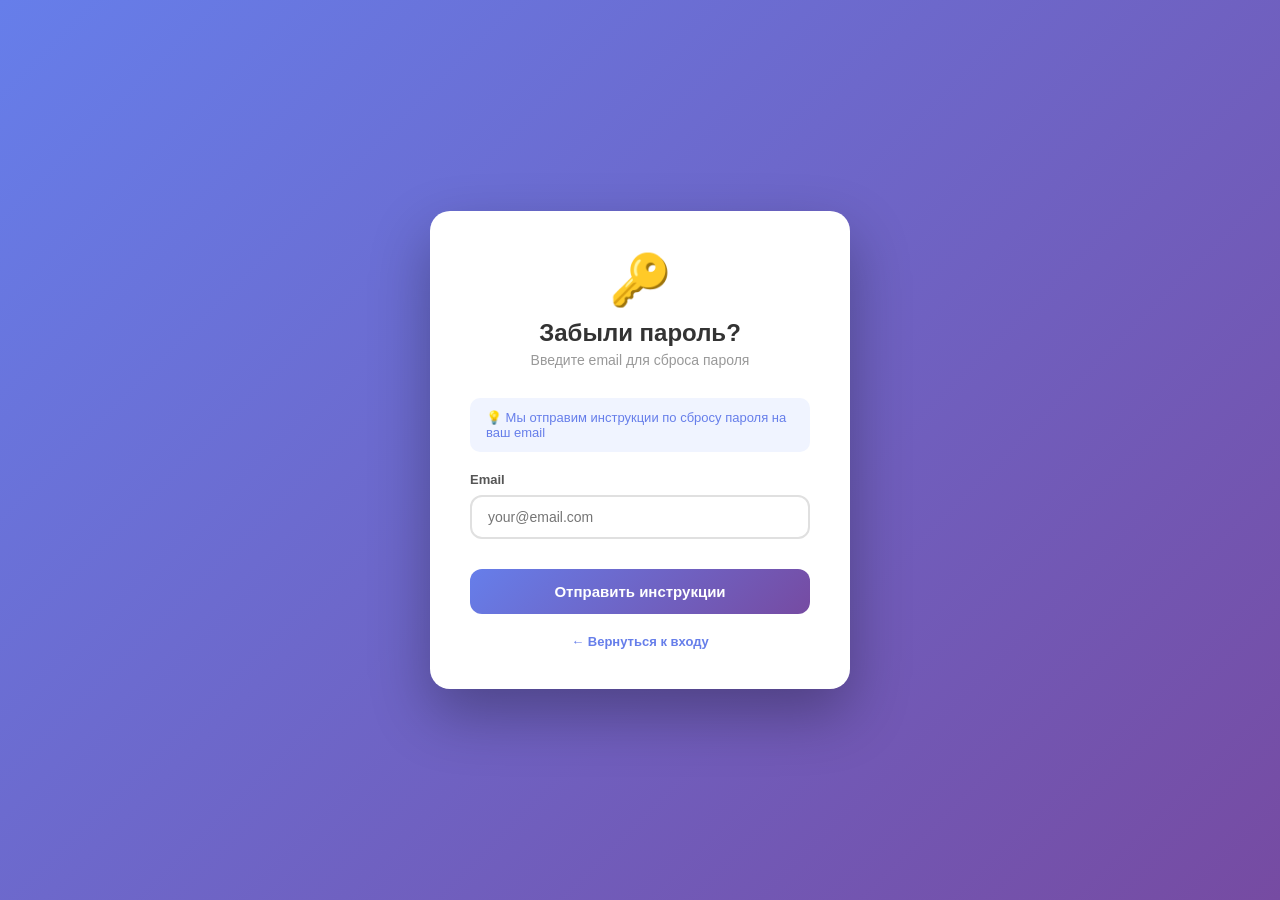
==== src/main/resources/static/forgot-password.html @ 7bb3fb53 "Добавил ИИ чат, так же история сохраняется в Supabase" ====
<!DOCTYPE html>
<html lang="ru">
<head>
    <meta charset="UTF-8">
    <meta name="viewport" content="width=device-width, initial-scale=1.0">
    <title>Забыли пароль — Personal Assistant</title>
    <style>
        * { margin: 0; padding: 0; box-sizing: border-box; }

        body {
            font-family: 'Segoe UI', sans-serif;
            background: linear-gradient(135deg, #667eea 0%, #764ba2 100%);
            min-height: 100vh;
            display: flex;
            align-items: center;
            justify-content: center;
            padding: 20px;
        }

        .card {
            background: white;
            border-radius: 20px;
            padding: 40px;
            width: 100%;
            max-width: 420px;
            box-shadow: 0 25px 60px rgba(0,0,0,0.3);
            animation: fadeIn 0.4s ease;
        }

        @keyframes fadeIn {
            from { opacity: 0; transform: translateY(20px); }
            to { opacity: 1; transform: translateY(0); }
        }

        .logo { text-align: center; margin-bottom: 30px; }
        .logo .icon { font-size: 50px; }
        .logo h1 { font-size: 24px; color: #333; margin-top: 10px; }
        .logo p { color: #999; font-size: 14px; margin-top: 5px; }

        .form-group { margin-bottom: 20px; }
        label { display: block; font-size: 13px; font-weight: 600; color: #555; margin-bottom: 8px; }

        input {
            width: 100%;
            padding: 12px 16px;
            border: 2px solid #e0e0e0;
            border-radius: 12px;
            font-size: 14px;
            transition: border-color 0.3s;
            font-family: inherit;
        }

        input:focus { outline: none; border-color: #667eea; }

        .btn {
            width: 100%;
            padding: 14px;
            background: linear-gradient(135deg, #667eea 0%, #764ba2 100%);
            color: white;
            border: none;
            border-radius: 12px;
            font-size: 15px;
            font-weight: 600;
            cursor: pointer;
            transition: transform 0.2s, box-shadow 0.2s;
            margin-top: 10px;
        }

        .btn:hover { transform: translateY(-2px); box-shadow: 0 10px 25px rgba(102,126,234,0.4); }

        .links { text-align: center; margin-top: 20px; font-size: 13px; color: #999; }
        .links a { color: #667eea; text-decoration: none; font-weight: 600; }

        .alert {
            padding: 10px 14px;
            border-radius: 10px;
            font-size: 13px;
            margin-bottom: 15px;
            display: none;
        }

        .alert.error { background: #fff0f0; border: 1px solid #ffcccc; color: #e53e3e; }
        .alert.success { background: #f0fff4; border: 1px solid #9ae6b4; color: #276749; }

        .hint {
            background: #f0f4ff;
            border-radius: 10px;
            padding: 12px 16px;
            font-size: 13px;
            color: #667eea;
            margin-bottom: 20px;
        }
    </style>
</head>
<body>
    <div class="card">
        <div class="logo">
            <div class="icon">🔑</div>
            <h1>Забыли пароль?</h1>
            <p>Введите email для сброса пароля</p>
        </div>

        <div class="hint">
            💡 Мы отправим инструкции по сбросу пароля на ваш email
        </div>

        <div class="alert" id="alertMsg"></div>

        <form id="forgotForm">
            <div class="form-group">
                <label>Email</label>
                <input type="email" id="email" placeholder="your@email.com" required>
            </div>
            <button type="submit" class="btn">Отправить инструкции</button>
        </form>

        <div class="links">
            <a href="/login">← Вернуться к входу</a>
        </div>
    </div>

    <script>
        document.getElementById('forgotForm').addEventListener('submit', async function(e) {
            e.preventDefault();
            const email = document.getElementById('email').value.trim();

            const res = await fetch('/api/auth/forgot-password', {
                method: 'POST',
                headers: { 'Content-Type': 'application/json' },
                body: JSON.stringify({ email })
            });

            showAlert('Если этот email зарегистрирован, инструкции отправлены ✉️', 'success');
        });

        function showAlert(msg, type) {
            const el = document.getElementById('alertMsg');
            el.textContent = msg;
            el.className = 'alert ' + type;
            el.style.display = 'block';
        }
    </script>
</body>
</html>
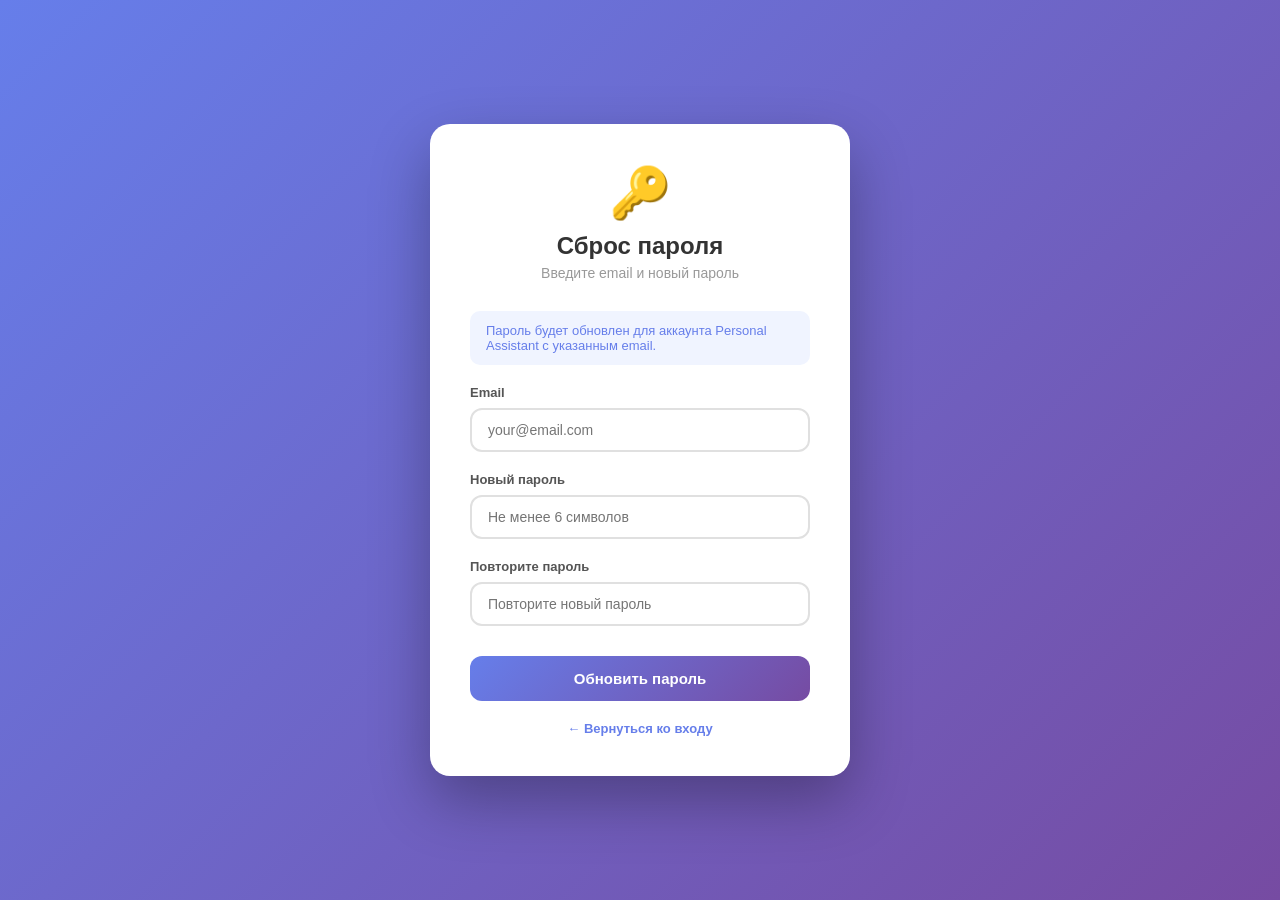
==== commit c3c667a2: "Тестовая проверка" ====
--- a/src/main/resources/static/forgot-password.html
+++ b/src/main/resources/static/forgot-password.html
@@ -3,7 +3,7 @@
 <head>
     <meta charset="UTF-8">
     <meta name="viewport" content="width=device-width, initial-scale=1.0">
-    <title>Забыли пароль — Personal Assistant</title>
+    <title>Сброс пароля - Personal Assistant</title>
     <style>
         * { margin: 0; padding: 0; box-sizing: border-box; }
 
@@ -96,12 +96,12 @@
     <div class="card">
         <div class="logo">
             <div class="icon">🔑</div>
-            <h1>Забыли пароль?</h1>
-            <p>Введите email для сброса пароля</p>
+            <h1>Сброс пароля</h1>
+            <p>Введите email и новый пароль</p>
         </div>
 
         <div class="hint">
-            💡 Мы отправим инструкции по сбросу пароля на ваш email
+            Пароль будет обновлен для аккаунта Personal Assistant с указанным email.
         </div>
 
         <div class="alert" id="alertMsg"></div>
@@ -111,11 +111,19 @@
                 <label>Email</label>
                 <input type="email" id="email" placeholder="your@email.com" required>
             </div>
-            <button type="submit" class="btn">Отправить инструкции</button>
+            <div class="form-group">
+                <label>Новый пароль</label>
+                <input type="password" id="password" placeholder="Не менее 6 символов" required>
+            </div>
+            <div class="form-group">
+                <label>Повторите пароль</label>
+                <input type="password" id="confirm" placeholder="Повторите новый пароль" required>
+            </div>
+            <button type="submit" class="btn">Обновить пароль</button>
         </form>
 
         <div class="links">
-            <a href="/login">← Вернуться к входу</a>
+            <a href="/login">← Вернуться ко входу</a>
         </div>
     </div>
 
@@ -123,14 +131,27 @@
         document.getElementById('forgotForm').addEventListener('submit', async function(e) {
             e.preventDefault();
             const email = document.getElementById('email').value.trim();
+            const password = document.getElementById('password').value;
+            const confirm = document.getElementById('confirm').value;
+
+            if (password !== confirm) {
+                showAlert('Пароли не совпадают', 'error');
+                return;
+            }
 
             const res = await fetch('/api/auth/forgot-password', {
                 method: 'POST',
                 headers: { 'Content-Type': 'application/json' },
-                body: JSON.stringify({ email })
+                body: JSON.stringify({ email, password })
             });
 
-            showAlert('Если этот email зарегистрирован, инструкции отправлены ✉️', 'success');
+            const data = await res.json();
+            if (data.error) {
+                showAlert(data.error, 'error');
+            } else {
+                showAlert('Пароль обновлен. Теперь можно войти.', 'success');
+                setTimeout(() => { window.location.href = '/login'; }, 1200);
+            }
         });
 
         function showAlert(msg, type) {
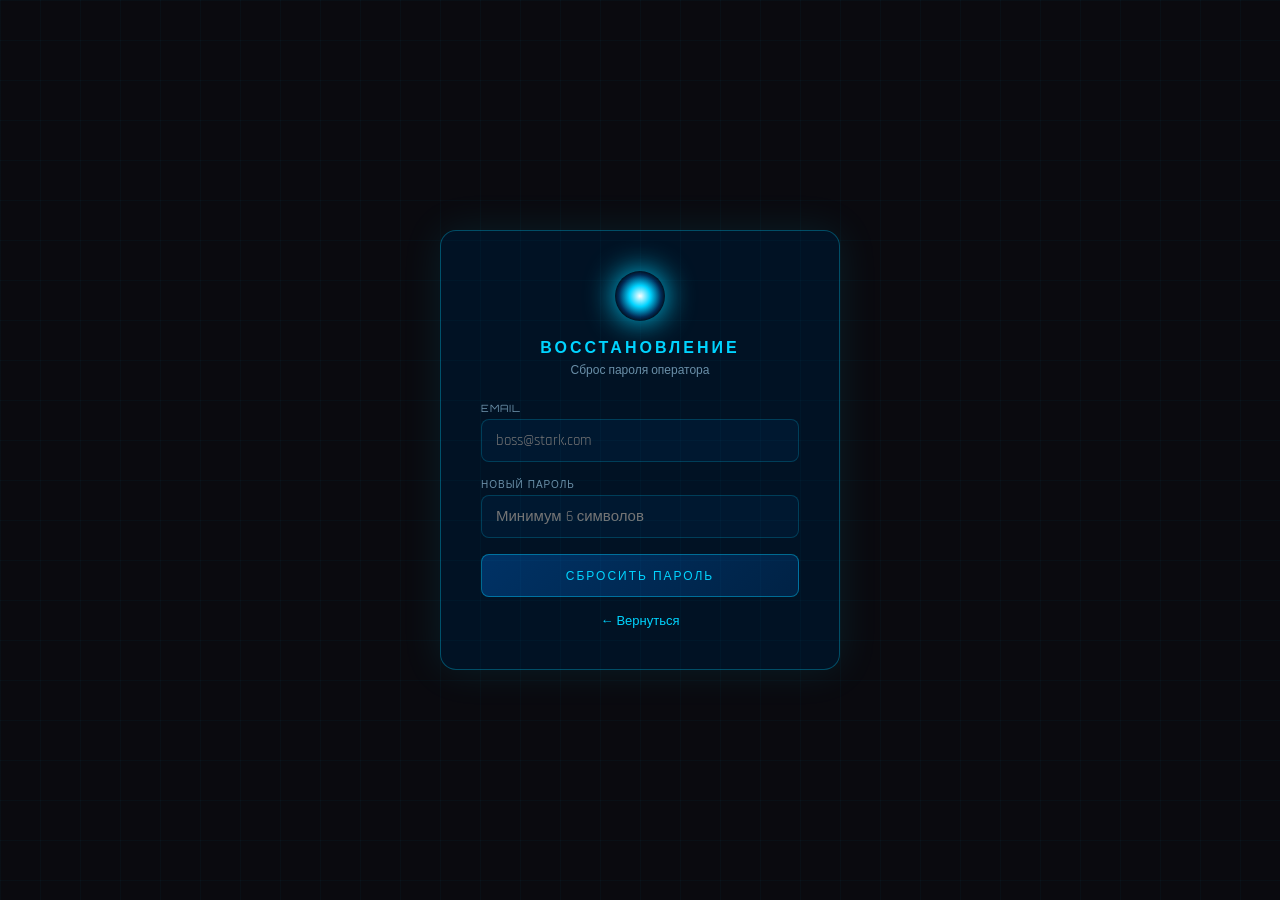
==== commit 0937e3bc: "полностью поменял как пятница железный человек" ====
--- a/src/main/resources/static/forgot-password.html
+++ b/src/main/resources/static/forgot-password.html
@@ -3,163 +3,60 @@
 <head>
     <meta charset="UTF-8">
     <meta name="viewport" content="width=device-width, initial-scale=1.0">
-    <title>Сброс пароля - Personal Assistant</title>
+    <title>F.R.I.D.A.Y. — Восстановление</title>
+    <link href="https://fonts.googleapis.com/css2?family=Orbitron:wght@400;600;700&family=Rajdhani:wght@400;500;600&display=swap" rel="stylesheet">
     <style>
-        * { margin: 0; padding: 0; box-sizing: border-box; }
-
-        body {
-            font-family: 'Segoe UI', sans-serif;
-            background: linear-gradient(135deg, #667eea 0%, #764ba2 100%);
-            min-height: 100vh;
-            display: flex;
-            align-items: center;
-            justify-content: center;
-            padding: 20px;
-        }
-
-        .card {
-            background: white;
-            border-radius: 20px;
-            padding: 40px;
-            width: 100%;
-            max-width: 420px;
-            box-shadow: 0 25px 60px rgba(0,0,0,0.3);
-            animation: fadeIn 0.4s ease;
-        }
-
-        @keyframes fadeIn {
-            from { opacity: 0; transform: translateY(20px); }
-            to { opacity: 1; transform: translateY(0); }
-        }
-
-        .logo { text-align: center; margin-bottom: 30px; }
-        .logo .icon { font-size: 50px; }
-        .logo h1 { font-size: 24px; color: #333; margin-top: 10px; }
-        .logo p { color: #999; font-size: 14px; margin-top: 5px; }
-
-        .form-group { margin-bottom: 20px; }
-        label { display: block; font-size: 13px; font-weight: 600; color: #555; margin-bottom: 8px; }
-
-        input {
-            width: 100%;
-            padding: 12px 16px;
-            border: 2px solid #e0e0e0;
-            border-radius: 12px;
-            font-size: 14px;
-            transition: border-color 0.3s;
-            font-family: inherit;
-        }
-
-        input:focus { outline: none; border-color: #667eea; }
-
-        .btn {
-            width: 100%;
-            padding: 14px;
-            background: linear-gradient(135deg, #667eea 0%, #764ba2 100%);
-            color: white;
-            border: none;
-            border-radius: 12px;
-            font-size: 15px;
-            font-weight: 600;
-            cursor: pointer;
-            transition: transform 0.2s, box-shadow 0.2s;
-            margin-top: 10px;
-        }
-
-        .btn:hover { transform: translateY(-2px); box-shadow: 0 10px 25px rgba(102,126,234,0.4); }
-
-        .links { text-align: center; margin-top: 20px; font-size: 13px; color: #999; }
-        .links a { color: #667eea; text-decoration: none; font-weight: 600; }
-
-        .alert {
-            padding: 10px 14px;
-            border-radius: 10px;
-            font-size: 13px;
-            margin-bottom: 15px;
-            display: none;
-        }
-
-        .alert.error { background: #fff0f0; border: 1px solid #ffcccc; color: #e53e3e; }
-        .alert.success { background: #f0fff4; border: 1px solid #9ae6b4; color: #276749; }
-
-        .hint {
-            background: #f0f4ff;
-            border-radius: 10px;
-            padding: 12px 16px;
-            font-size: 13px;
-            color: #667eea;
-            margin-bottom: 20px;
-        }
+        * { margin:0; padding:0; box-sizing:border-box; }
+        body { font-family:'Rajdhani',sans-serif; background:#0a0a0f; color:#c0e8ff; min-height:100vh; display:flex; align-items:center; justify-content:center; }
+        body::before { content:''; position:fixed; inset:0; background:linear-gradient(rgba(0,212,255,0.03) 1px,transparent 1px),linear-gradient(90deg,rgba(0,212,255,0.03) 1px,transparent 1px); background-size:40px 40px; pointer-events:none; }
+        .card { width:400px; padding:40px; background:rgba(0,20,40,0.85); border:1px solid rgba(0,212,255,0.3); border-radius:16px; box-shadow:0 0 40px rgba(0,212,255,0.1); }
+        .reactor-small { width:50px; height:50px; border-radius:50%; background:radial-gradient(circle,#fff 0%,#00d4ff 30%,rgba(0,80,160,0.4) 60%,transparent 70%); box-shadow:0 0 30px #00d4ff; margin:0 auto 16px; animation:pulse 2s ease-in-out infinite; }
+        @keyframes pulse { 0%,100%{box-shadow:0 0 20px #00d4ff;}50%{box-shadow:0 0 50px #00d4ff;} }
+        h1 { font-family:'Orbitron',sans-serif; text-align:center; font-size:16px; color:#00d4ff; letter-spacing:3px; margin-bottom:6px; }
+        .sub { text-align:center; color:#6a8fa8; font-size:12px; margin-bottom:24px; }
+        label { display:block; font-family:'Orbitron',sans-serif; font-size:10px; color:#6a8fa8; letter-spacing:1px; margin-bottom:5px; text-transform:uppercase; }
+        input { width:100%; padding:11px 14px; background:rgba(0,30,60,0.5); border:1px solid rgba(0,212,255,0.2); border-radius:8px; color:#c0e8ff; font-family:'Rajdhani',sans-serif; font-size:15px; margin-bottom:16px; outline:none; }
+        input:focus { border-color:#00d4ff; }
+        button { width:100%; padding:13px; background:linear-gradient(135deg,rgba(0,100,200,0.4),rgba(0,60,120,0.4)); border:1px solid rgba(0,212,255,0.4); border-radius:8px; color:#00d4ff; font-family:'Orbitron',sans-serif; font-size:12px; letter-spacing:2px; cursor:pointer; text-transform:uppercase; }
+        button:hover { background:rgba(0,150,220,0.3); box-shadow:0 0 20px rgba(0,212,255,0.3); }
+        .links { text-align:center; margin-top:16px; font-size:13px; }
+        .links a { color:#00d4ff; text-decoration:none; }
+        .msg { text-align:center; font-size:13px; margin-bottom:14px; display:none; }
+        .msg.error { color:#ff4444; }
+        .msg.ok { color:#00ff88; }
     </style>
 </head>
 <body>
-    <div class="card">
-        <div class="logo">
-            <div class="icon">🔑</div>
-            <h1>Сброс пароля</h1>
-            <p>Введите email и новый пароль</p>
-        </div>
-
-        <div class="hint">
-            Пароль будет обновлен для аккаунта Personal Assistant с указанным email.
-        </div>
-
-        <div class="alert" id="alertMsg"></div>
-
-        <form id="forgotForm">
-            <div class="form-group">
-                <label>Email</label>
-                <input type="email" id="email" placeholder="your@email.com" required>
-            </div>
-            <div class="form-group">
-                <label>Новый пароль</label>
-                <input type="password" id="password" placeholder="Не менее 6 символов" required>
-            </div>
-            <div class="form-group">
-                <label>Повторите пароль</label>
-                <input type="password" id="confirm" placeholder="Повторите новый пароль" required>
-            </div>
-            <button type="submit" class="btn">Обновить пароль</button>
-        </form>
-
-        <div class="links">
-            <a href="/login">← Вернуться ко входу</a>
-        </div>
-    </div>
-
-    <script>
-        document.getElementById('forgotForm').addEventListener('submit', async function(e) {
-            e.preventDefault();
-            const email = document.getElementById('email').value.trim();
-            const password = document.getElementById('password').value;
-            const confirm = document.getElementById('confirm').value;
-
-            if (password !== confirm) {
-                showAlert('Пароли не совпадают', 'error');
-                return;
-            }
-
-            const res = await fetch('/api/auth/forgot-password', {
-                method: 'POST',
-                headers: { 'Content-Type': 'application/json' },
-                body: JSON.stringify({ email, password })
-            });
-
-            const data = await res.json();
-            if (data.error) {
-                showAlert(data.error, 'error');
-            } else {
-                showAlert('Пароль обновлен. Теперь можно войти.', 'success');
-                setTimeout(() => { window.location.href = '/login'; }, 1200);
-            }
+<div class="card">
+    <div class="reactor-small"></div>
+    <h1>ВОССТАНОВЛЕНИЕ</h1>
+    <div class="sub">Сброс пароля оператора</div>
+    <div class="msg" id="msg"></div>
+    <form onsubmit="return resetPwd(event)">
+        <label>Email</label>
+        <input type="email" id="email" placeholder="boss@stark.com" required>
+        <label>Новый пароль</label>
+        <input type="password" id="password" placeholder="Минимум 6 символов" required minlength="6">
+        <button type="submit">Сбросить пароль</button>
+    </form>
+    <div class="links"><a href="/login">← Вернуться</a></div>
+</div>
+<script>
+async function resetPwd(e) {
+    e.preventDefault();
+    const msg = document.getElementById('msg');
+    try {
+        const res = await fetch('/api/auth/forgot-password', {
+            method:'POST', headers:{'Content-Type':'application/json'},
+            body: JSON.stringify({ email:document.getElementById('email').value, password:document.getElementById('password').value })
         });
-
-        function showAlert(msg, type) {
-            const el = document.getElementById('alertMsg');
-            el.textContent = msg;
-            el.className = 'alert ' + type;
-            el.style.display = 'block';
-        }
-    </script>
+        const data = await res.json();
+        if (data.error) { msg.textContent=data.error; msg.className='msg error'; }
+        else { msg.textContent='Пароль обновлён, босс!'; msg.className='msg ok'; setTimeout(()=>window.location.href='/login',1500); }
+        msg.style.display='block';
+    } catch(err) { msg.textContent='Ошибка связи'; msg.className='msg error'; msg.style.display='block'; }
+    return false;
+}
+</script>
 </body>
 </html>
